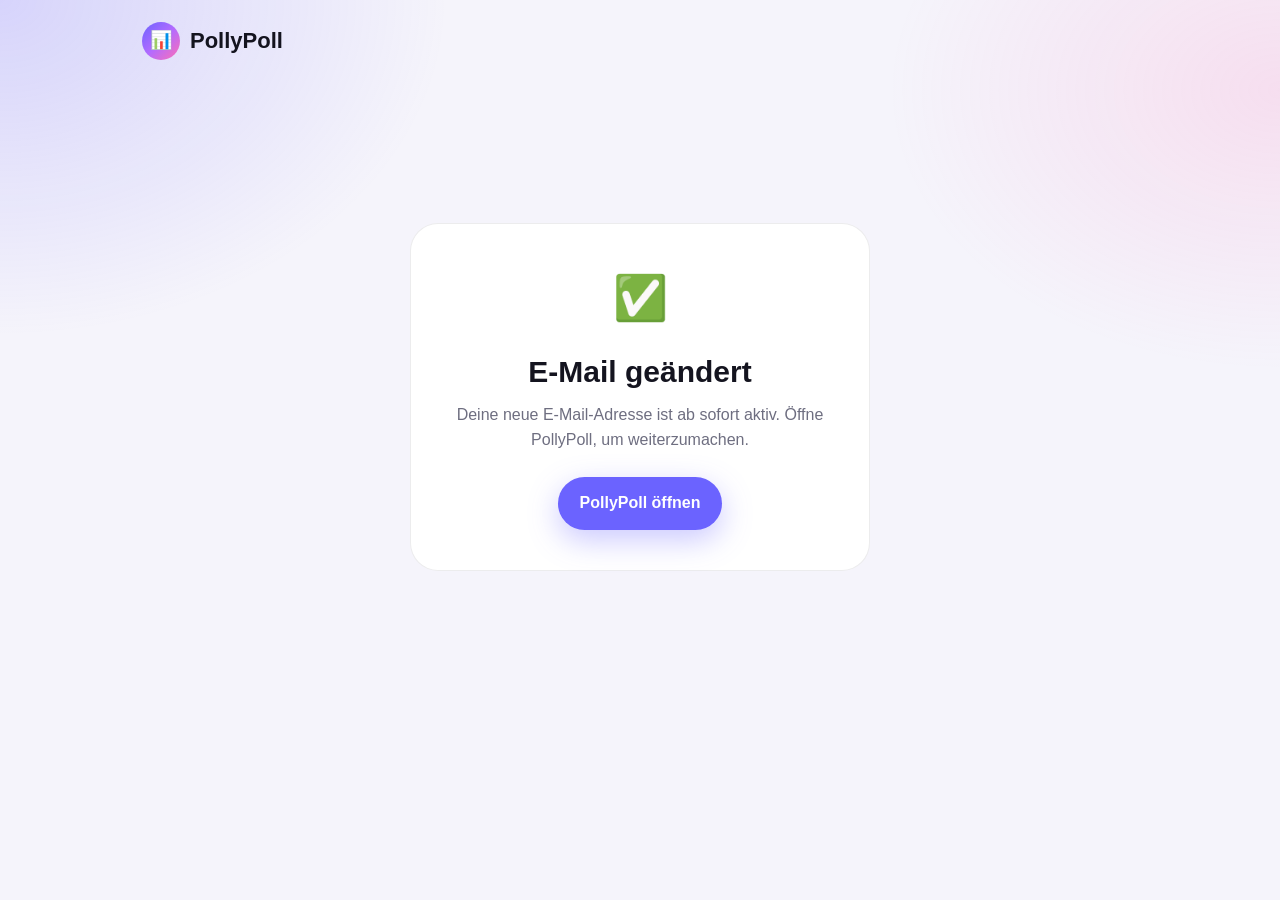
==== email-bestaetigt.html @ 184c92a0 "Seite für bestätigte E-Mail-Änderung Co-Authored-By: Claude Opus 5 <noreply@anthropic.com>" ====
<!doctype html>
<html lang="de">
<head>
  <meta charset="utf-8">
  <meta name="viewport" content="width=device-width, initial-scale=1">
  <meta name="robots" content="noindex">
  <title>E-Mail bestätigt – PollyPoll</title>
  <link rel="stylesheet" href="/style.css">
</head>
<body>
  <div class="wrap">
    <header class="nav">
      <a class="logo" href="/"><span class="logo-mark">📊</span>PollyPoll</a>
    </header>

    <main class="center">
      <div class="card" style="width:100%">
        <section id="state-done">
          <div style="font-size:44px">✅</div>
          <h1>E-Mail geändert</h1>
          <p>Deine neue E-Mail-Adresse ist ab sofort aktiv. Öffne PollyPoll, um weiterzumachen.</p>
          <a class="btn btn-primary" href="pollypoll://">PollyPoll öffnen</a>
        </section>

        <section id="state-partial" hidden>
          <div style="font-size:44px">📬</div>
          <h1>Ein Link fehlt noch</h1>
          <p>Dieser Link ist bestätigt. Öffne jetzt noch den Link, den wir an deine andere E-Mail-Adresse geschickt haben.</p>
        </section>

        <section id="state-invalid" hidden>
          <div style="font-size:44px">⏳</div>
          <h1>Link ungültig</h1>
          <p>Dieser Link ist abgelaufen oder wurde schon benutzt. Ändere deine E-Mail in der App unter Einstellungen → Anmeldung &amp; Sicherheit erneut.</p>
          <a class="btn btn-ghost" href="/">Zur Startseite</a>
        </section>
      </div>
    </main>
  </div>

  <script>
    // Supabase redirects here after an e-mail change link was opened:
    //  • first of two links (secure e-mail change): #message=Confirmation link accepted…
    //  • change completed:                          ?code=… or #access_token=…&type=email_change
    //  • expired or used link:                      #error=…&error_code=…
    const query = new URLSearchParams(location.search);
    const hash = new URLSearchParams(location.hash.slice(1));
    // The URL may carry one-time codes; keep them out of the history
    history.replaceState(null, "", location.pathname);

    const param = (key) => hash.get(key) ?? query.get(key);
    const show = (name) => {
      for (const state of ["done", "partial", "invalid"]) {
        document.getElementById("state-" + state).hidden = state !== name;
      }
    };

    if (param("error") || param("error_code")) {
      show("invalid");
    } else if ((param("message") ?? "").toLowerCase().includes("other email")) {
      show("partial");
    } else {
      show("done");
    }
  </script>
</body>
</html>
---- style.css ----
:root {
  --brand: #6b63ff;
  --pink: #ff6fb5;
  --violet: #b26bff;
  --bg: #f5f4fb;
  --card: #ffffff;
  --text: #14141f;
  --muted: #6e6e80;
  --line: rgba(20, 20, 31, 0.08);
  --yes: #00b85c;
  --no: #f23845;
  --radius: 28px;
  color-scheme: light dark;
}

@media (prefers-color-scheme: dark) {
  :root {
    --bg: #0b0b12;
    --card: #16161f;
    --text: #ffffff;
    --muted: #9a9aae;
    --line: rgba(255, 255, 255, 0.08);
  }
}

* { box-sizing: border-box; }

body {
  margin: 0;
  font-family: ui-rounded, "SF Pro Rounded", -apple-system, BlinkMacSystemFont, "Segoe UI", Roboto, sans-serif;
  background: var(--bg);
  color: var(--text);
  line-height: 1.55;
  -webkit-font-smoothing: antialiased;
}

body::before {
  content: "";
  position: fixed;
  inset: 0;
  z-index: -1;
  background:
    radial-gradient(40rem 30rem at 0% 0%, color-mix(in srgb, var(--brand) 22%, transparent), transparent 70%),
    radial-gradient(35rem 25rem at 100% 10%, color-mix(in srgb, var(--pink) 16%, transparent), transparent 70%);
}

a { color: var(--brand); }

.wrap { max-width: 1040px; margin: 0 auto; padding: 0 22px; }

header.nav {
  display: flex;
  align-items: center;
  justify-content: space-between;
  padding: 22px 0;
}

.logo {
  display: flex;
  align-items: center;
  gap: 10px;
  font-weight: 800;
  font-size: 22px;
  color: var(--text);
  text-decoration: none;
}

.logo-mark {
  width: 38px;
  height: 38px;
  border-radius: 50%;
  display: grid;
  place-items: center;
  background: linear-gradient(135deg, var(--brand), var(--violet), var(--pink));
  color: #fff;
  font-size: 18px;
}

.btn {
  display: inline-flex;
  align-items: center;
  gap: 8px;
  padding: 14px 22px;
  border-radius: 999px;
  font-weight: 700;
  text-decoration: none;
  border: 0;
  cursor: pointer;
  font-size: 16px;
}

.btn-primary { background: var(--brand); color: #fff; box-shadow: 0 10px 30px color-mix(in srgb, var(--brand) 35%, transparent); }
.btn-ghost { background: var(--card); color: var(--text); border: 1px solid var(--line); }

.hero {
  display: grid;
  grid-template-columns: 1.1fr 1fr;
  gap: 48px;
  align-items: center;
  padding: 48px 0 72px;
}

.hero h1 {
  font-size: clamp(40px, 6vw, 64px);
  line-height: 1.02;
  margin: 0 0 18px;
  letter-spacing: -0.02em;
}

.gradient-text {
  background: linear-gradient(120deg, var(--brand), var(--violet), var(--pink));
  -webkit-background-clip: text;
  background-clip: text;
  color: transparent;
}

.hero p { font-size: 20px; color: var(--muted); margin: 0 0 28px; max-width: 30ch; }
.actions { display: flex; flex-wrap: wrap; gap: 12px; }
.note { font-size: 14px; color: var(--muted); margin-top: 14px; }

.phone {
  background: var(--card);
  border-radius: 44px;
  padding: 22px;
  border: 1px solid var(--line);
  box-shadow: 0 40px 80px rgba(20, 20, 31, 0.12);
  max-width: 360px;
  margin-left: auto;
  transform: rotate(2deg);
}

.poll { background: var(--bg); border-radius: 22px; padding: 18px; }
.poll + .poll { margin-top: 14px; }
.poll-author { display: flex; align-items: center; gap: 10px; font-weight: 700; font-size: 14px; }
.avatar { width: 32px; height: 32px; border-radius: 50%; background: linear-gradient(135deg, var(--brand), var(--pink)); }
.poll-q { font-weight: 800; font-size: 19px; margin: 12px 0 14px; }
.bar { display: flex; gap: 4px; height: 14px; }
.bar span { border-radius: 999px; }
.bar .yes { background: var(--yes); }
.bar .no { background: var(--no); }
.labels { display: flex; justify-content: space-between; margin-top: 8px; font-weight: 800; }
.labels .yes { color: var(--yes); }
.labels .no { color: var(--no); }
.options { display: flex; gap: 8px; }
.options div { flex: 1; text-align: center; padding: 12px; border-radius: 16px; font-weight: 700; }
.options .a { background: color-mix(in srgb, var(--brand) 16%, transparent); color: var(--brand); }
.options .b { background: color-mix(in srgb, var(--pink) 16%, transparent); color: var(--pink); }

.features { display: grid; grid-template-columns: repeat(3, 1fr); gap: 16px; padding-bottom: 72px; }
.feature { background: var(--card); border: 1px solid var(--line); border-radius: var(--radius); padding: 26px; }
.feature .icon { font-size: 30px; }
.feature h3 { margin: 12px 0 6px; font-size: 20px; }
.feature p { margin: 0; color: var(--muted); }

footer {
  border-top: 1px solid var(--line);
  padding: 28px 0 48px;
  color: var(--muted);
  font-size: 14px;
  display: flex;
  flex-wrap: wrap;
  justify-content: space-between;
  gap: 12px;
}

footer nav { display: flex; gap: 18px; }
footer a { color: var(--muted); text-decoration: none; }
footer a:hover { color: var(--text); }

/* Legal pages */
.legal { background: var(--card); border: 1px solid var(--line); border-radius: var(--radius); padding: clamp(24px, 5vw, 56px); margin: 12px 0 48px; }
.legal h1 { font-size: 36px; margin-top: 0; }
.legal h2 { font-size: 22px; margin-top: 36px; }
.legal h3 { font-size: 17px; margin-top: 24px; }
.legal p, .legal li { color: var(--text); }
.legal .meta { color: var(--muted); }
.placeholder { background: color-mix(in srgb, #ffb020 30%, transparent); border-radius: 6px; padding: 0 6px; font-weight: 700; }

/* Shared poll landing */
.center { min-height: 70vh; display: grid; place-items: center; text-align: center; }
.center .card { background: var(--card); border: 1px solid var(--line); border-radius: var(--radius); padding: 40px 28px; max-width: 460px; }
.center h1 { font-size: 30px; margin: 16px 0 8px; }
.center p { color: var(--muted); margin: 0 0 24px; }

@media (max-width: 820px) {
  .hero { grid-template-columns: 1fr; padding-top: 24px; }
  .phone { margin: 0 auto; transform: none; }
  .features { grid-template-columns: 1fr; }
}
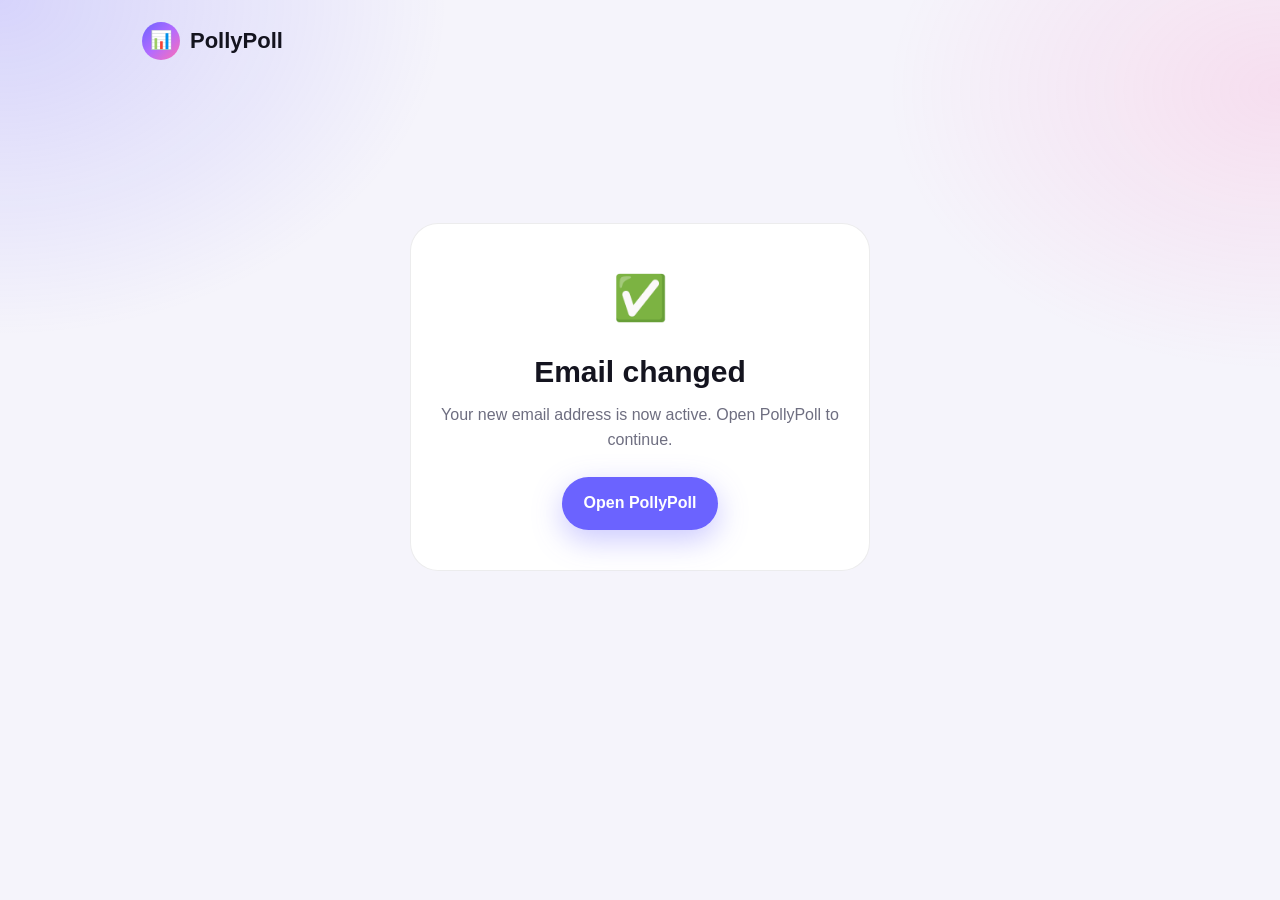
==== commit 573d92f0: "Seiten für neues Passwort und bestätigte E-Mail auf Englisch Co-Authored-By: Claude Opus 5 <noreply@" ====
--- a/email-bestaetigt.html
+++ b/email-bestaetigt.html
@@ -1,10 +1,10 @@
 <!doctype html>
-<html lang="de">
+<html lang="en">
 <head>
   <meta charset="utf-8">
   <meta name="viewport" content="width=device-width, initial-scale=1">
   <meta name="robots" content="noindex">
-  <title>E-Mail bestätigt – PollyPoll</title>
+  <title>Email confirmed – PollyPoll</title>
   <link rel="stylesheet" href="/style.css">
 </head>
 <body>
@@ -17,22 +17,22 @@
       <div class="card" style="width:100%">
         <section id="state-done">
           <div style="font-size:44px">✅</div>
-          <h1>E-Mail geändert</h1>
-          <p>Deine neue E-Mail-Adresse ist ab sofort aktiv. Öffne PollyPoll, um weiterzumachen.</p>
-          <a class="btn btn-primary" href="pollypoll://">PollyPoll öffnen</a>
+          <h1>Email changed</h1>
+          <p>Your new email address is now active. Open PollyPoll to continue.</p>
+          <a class="btn btn-primary" href="pollypoll://">Open PollyPoll</a>
         </section>
 
         <section id="state-partial" hidden>
           <div style="font-size:44px">📬</div>
-          <h1>Ein Link fehlt noch</h1>
-          <p>Dieser Link ist bestätigt. Öffne jetzt noch den Link, den wir an deine andere E-Mail-Adresse geschickt haben.</p>
+          <h1>One more link to go</h1>
+          <p>This link is confirmed. Now open the link we sent to your other email address.</p>
         </section>
 
         <section id="state-invalid" hidden>
           <div style="font-size:44px">⏳</div>
-          <h1>Link ungültig</h1>
-          <p>Dieser Link ist abgelaufen oder wurde schon benutzt. Ändere deine E-Mail in der App unter Einstellungen → Anmeldung &amp; Sicherheit erneut.</p>
-          <a class="btn btn-ghost" href="/">Zur Startseite</a>
+          <h1>Link expired</h1>
+          <p>This link has expired or was already used. Change your email again in the app under Settings → Sign-In &amp; Security.</p>
+          <a class="btn btn-ghost" href="/">Back to home</a>
         </section>
       </div>
     </main>
